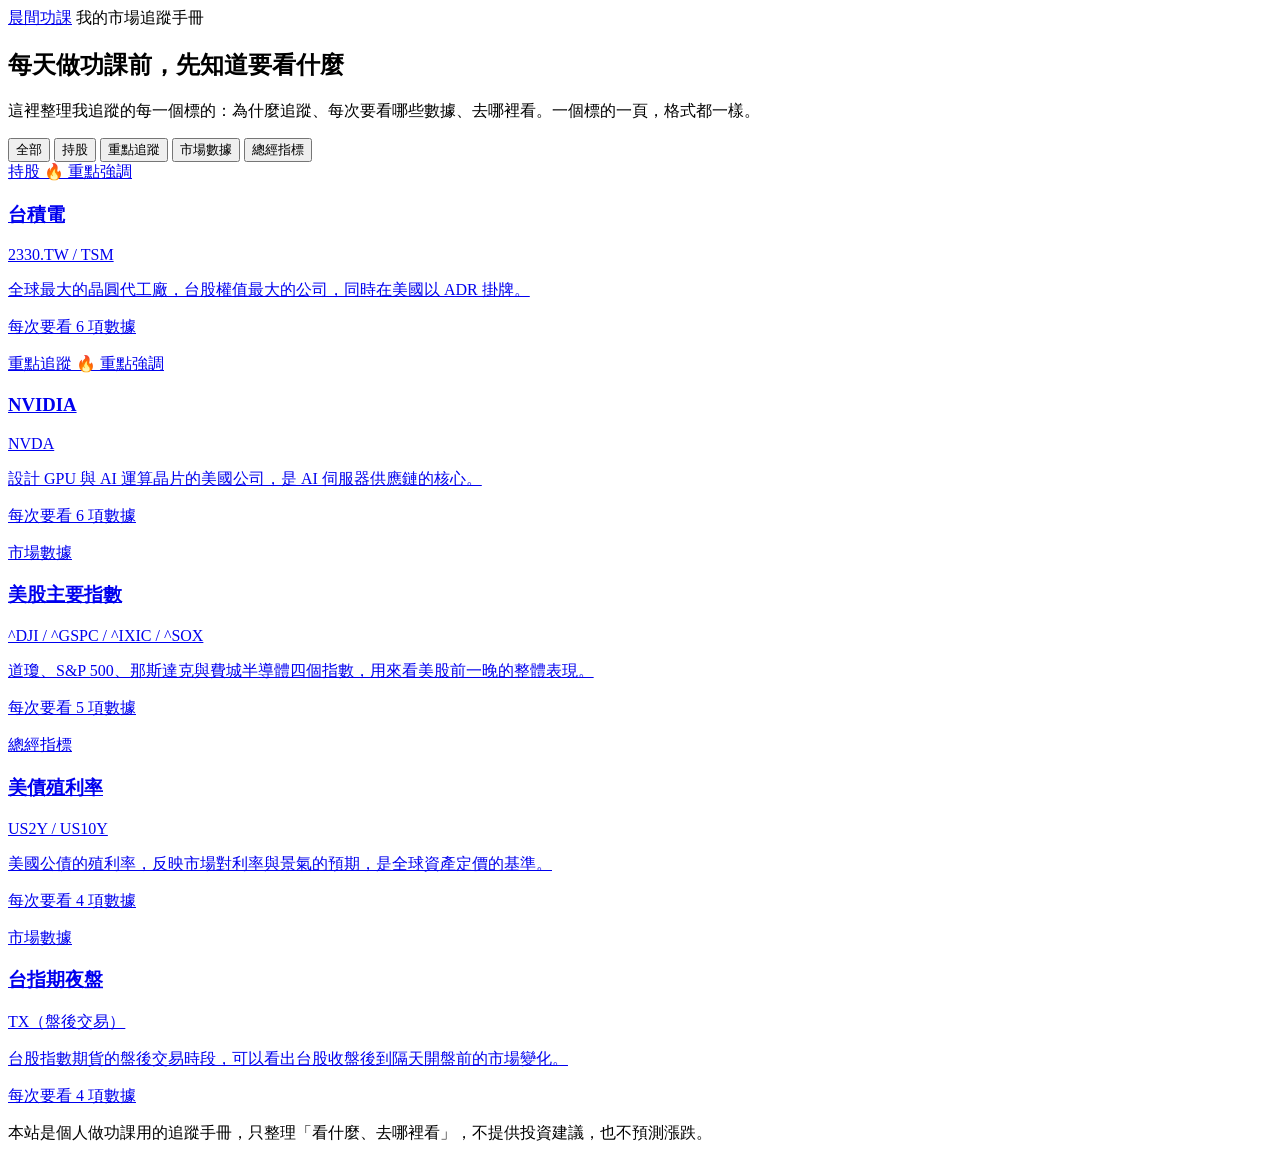
==== index.html @ 55250fb4 "Add files via upload" ====
<!DOCTYPE html>
<html lang="zh-Hant">
<head>
  <meta charset="UTF-8">
  <meta name="viewport" content="width=device-width, initial-scale=1">
  <title>晨間功課｜我的市場追蹤手冊</title>
  <link rel="stylesheet" href="assets/style.css">
</head>
<body>
  <header class="site-header">
    <a class="site-title" href="index.html">晨間功課</a>
    <span class="site-sub">我的市場追蹤手冊</span>
  </header>

  <main class="page">
    <section class="intro">
      <h1>每天做功課前，先知道要看什麼</h1>
      <p>這裡整理我追蹤的每一個標的：為什麼追蹤、每次要看哪些數據、去哪裡看。一個標的一頁，格式都一樣。</p>
    </section>

    <!-- 類別篩選：新增類別時，這裡和 AGENTS.md 的類別表要一起更新 -->
    <nav class="filters" aria-label="類別篩選">
      <button class="chip is-active" data-filter="all">全部</button>
      <button class="chip" data-filter="holding">持股</button>
      <button class="chip" data-filter="focus">重點追蹤</button>
      <button class="chip" data-filter="market">市場數據</button>
      <button class="chip" data-filter="macro">總經指標</button>
    </nav>

    <!-- 卡片區：重點強調的卡片排最前面，其餘依加入順序排列 -->
    <section class="cards" id="cards">
      <a class="card card--focus" href="targets/tsmc.html" data-category="holding">
        <div class="badges">
          <span class="badge badge--holding">持股</span>
          <span class="badge badge--focus">🔥 重點強調</span>
        </div>
        <h3>台積電</h3>
        <p class="code">2330.TW / TSM</p>
        <p class="oneliner">全球最大的晶圓代工廠，台股權值最大的公司，同時在美國以 ADR 掛牌。</p>
        <p class="meta">每次要看 6 項數據</p>
      </a>
      <a class="card card--focus" href="targets/nvidia.html" data-category="focus">
        <div class="badges">
          <span class="badge badge--focus">重點追蹤</span>
          <span class="badge badge--focus">🔥 重點強調</span>
        </div>
        <h3>NVIDIA</h3>
        <p class="code">NVDA</p>
        <p class="oneliner">設計 GPU 與 AI 運算晶片的美國公司，是 AI 伺服器供應鏈的核心。</p>
        <p class="meta">每次要看 6 項數據</p>
      </a>
      <a class="card" href="targets/us-indices.html" data-category="market">
        <div class="badges">
          <span class="badge badge--market">市場數據</span>
        </div>
        <h3>美股主要指數</h3>
        <p class="code">^DJI / ^GSPC / ^IXIC / ^SOX</p>
        <p class="oneliner">道瓊、S&amp;P 500、那斯達克與費城半導體四個指數，用來看美股前一晚的整體表現。</p>
        <p class="meta">每次要看 5 項數據</p>
      </a>
      <a class="card" href="targets/us-treasury.html" data-category="macro">
        <div class="badges">
          <span class="badge badge--macro">總經指標</span>
        </div>
        <h3>美債殖利率</h3>
        <p class="code">US2Y / US10Y</p>
        <p class="oneliner">美國公債的殖利率，反映市場對利率與景氣的預期，是全球資產定價的基準。</p>
        <p class="meta">每次要看 4 項數據</p>
      </a>
      <a class="card" href="targets/tx-night.html" data-category="market">
        <div class="badges">
          <span class="badge badge--market">市場數據</span>
        </div>
        <h3>台指期夜盤</h3>
        <p class="code">TX（盤後交易）</p>
        <p class="oneliner">台股指數期貨的盤後交易時段，可以看出台股收盤後到隔天開盤前的市場變化。</p>
        <p class="meta">每次要看 4 項數據</p>
      </a>
    </section>
  </main>

  <footer class="site-footer">
    <p>本站是個人做功課用的追蹤手冊，只整理「看什麼、去哪裡看」，不提供投資建議，也不預測漲跌。</p>
  </footer>

  <script src="assets/site.js"></script>
</body>
</html>
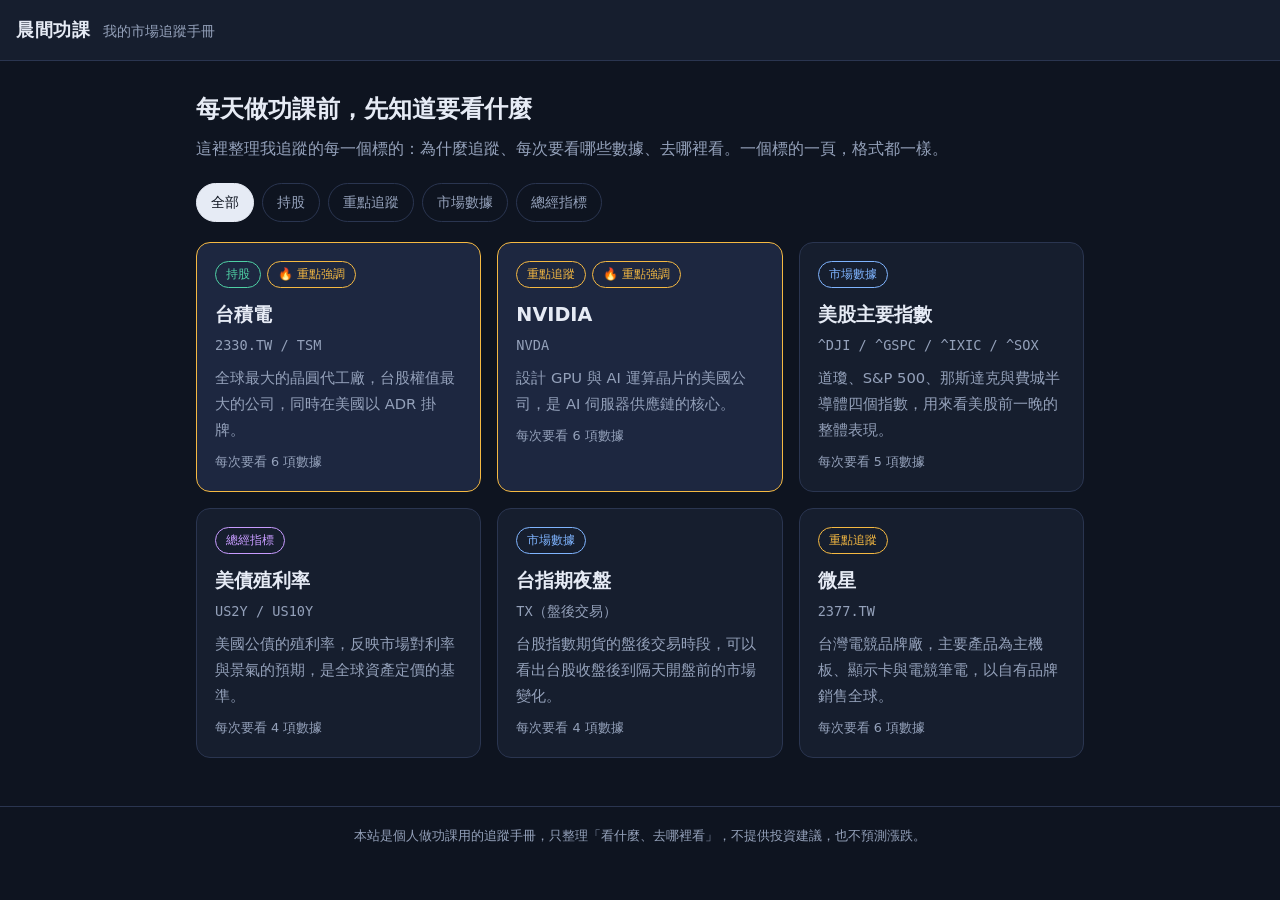
==== commit 9a798e6c: "Update index.html" ====
--- a/index.html
+++ b/index.html
@@ -1,3 +1,4 @@
+
 <!DOCTYPE html>
 <html lang="zh-Hant">
 <head>
@@ -76,6 +77,15 @@
         <p class="oneliner">台股指數期貨的盤後交易時段，可以看出台股收盤後到隔天開盤前的市場變化。</p>
         <p class="meta">每次要看 4 項數據</p>
       </a>
+      <a class="card" href="targets/msi.html" data-category="focus">
+        <div class="badges">
+          <span class="badge badge--focus">重點追蹤</span>
+        </div>
+        <h3>微星</h3>
+        <p class="code">2377.TW</p>
+        <p class="oneliner">台灣電競品牌廠，主要產品為主機板、顯示卡與電競筆電，以自有品牌銷售全球。</p>
+        <p class="meta">每次要看 6 項數據</p>
+      </a>
     </section>
   </main>
 
--- a/assets/style.css
+++ b/assets/style.css
@@ -0,0 +1,106 @@
+/* 晨間功課：全站共用樣式。顏色與間距只在 :root 定義，頁面內不可寫 inline style。 */
+:root {
+  --bg: #0e1420;
+  --surface: #161e2e;
+  --surface-2: #1d2740;
+  --border: #2a3550;
+  --text: #e6ebf5;
+  --muted: #94a1ba;
+  --link: #7fb4ff;
+  --focus: #f5b942;      /* 重點強調 */
+  --holding: #4fd1a5;    /* 持股 */
+  --market: #7fb4ff;     /* 市場數據 */
+  --macro: #c79bff;      /* 總經指標 */
+  --radius: 14px;
+  --gap: 16px;
+  --max: 920px;
+}
+
+* { box-sizing: border-box; }
+
+body {
+  margin: 0;
+  background: var(--bg);
+  color: var(--text);
+  font-family: "Noto Sans TC", "PingFang TC", "Microsoft JhengHei", system-ui, sans-serif;
+  line-height: 1.75;
+  -webkit-text-size-adjust: 100%;
+}
+
+a { color: var(--link); }
+
+.site-header {
+  display: flex;
+  align-items: baseline;
+  gap: 12px;
+  padding: 14px var(--gap);
+  border-bottom: 1px solid var(--border);
+  background: var(--surface);
+}
+.site-title { color: var(--text); font-weight: 700; font-size: 1.15rem; text-decoration: none; letter-spacing: .04em; }
+.site-sub { color: var(--muted); font-size: .85rem; }
+
+.page { max-width: var(--max); margin: 0 auto; padding: 24px var(--gap) 48px; }
+
+.intro h1 { font-size: 1.5rem; line-height: 1.4; margin: 8px 0 8px; }
+.intro p { color: var(--muted); margin: 0 0 20px; }
+
+/* 篩選 */
+.filters { display: flex; flex-wrap: wrap; gap: 8px; margin-bottom: 20px; }
+.chip {
+  font: inherit; font-size: .9rem;
+  padding: 6px 14px; min-height: 36px;
+  color: var(--muted); background: transparent;
+  border: 1px solid var(--border); border-radius: 999px; cursor: pointer;
+}
+.chip.is-active { color: var(--bg); background: var(--text); border-color: var(--text); }
+
+/* 卡片 */
+.cards { display: grid; grid-template-columns: repeat(auto-fill, minmax(260px, 1fr)); gap: var(--gap); }
+.card {
+  display: block; padding: 18px;
+  background: var(--surface); color: var(--text); text-decoration: none;
+  border: 1px solid var(--border); border-radius: var(--radius);
+}
+.card:hover { border-color: var(--link); }
+.card--focus { border-color: var(--focus); background: var(--surface-2); }
+.card h3 { margin: 10px 0 2px; font-size: 1.2rem; }
+.card .oneliner { color: var(--muted); font-size: .92rem; margin: 8px 0; }
+.card .meta { color: var(--muted); font-size: .8rem; margin: 0; }
+.card[hidden] { display: none; }
+
+.code { font-family: ui-monospace, "SF Mono", Consolas, monospace; color: var(--muted); font-size: .85rem; margin: 0; }
+
+/* 標籤 */
+.badges { display: flex; flex-wrap: wrap; gap: 6px; }
+.badge { font-size: .75rem; padding: 2px 10px; border-radius: 999px; border: 1px solid currentColor; }
+.badge--holding { color: var(--holding); }
+.badge--focus { color: var(--focus); }
+.badge--market { color: var(--market); }
+.badge--macro { color: var(--macro); }
+
+/* 標的頁 */
+.back { display: inline-block; margin-bottom: 16px; font-size: .9rem; text-decoration: none; }
+.hero { padding-bottom: 8px; }
+.hero h1 { font-size: 1.8rem; margin: 12px 0 2px; line-height: 1.3; }
+.hero .oneliner { font-size: 1.02rem; margin: 12px 0 0; }
+
+.block {
+  margin-top: 20px; padding: 18px;
+  background: var(--surface); border: 1px solid var(--border); border-radius: var(--radius);
+}
+.block h2 { font-size: 1.08rem; margin: 0 0 10px; }
+.block ul { margin: 0; padding-left: 1.2em; }
+.block li { margin: 4px 0; }
+
+.table-wrap { overflow-x: auto; }
+table { width: 100%; border-collapse: collapse; font-size: .92rem; min-width: 520px; }
+th, td { text-align: left; padding: 8px 10px; border-bottom: 1px solid var(--border); vertical-align: top; }
+th { color: var(--muted); font-weight: 500; white-space: nowrap; }
+td:first-child { white-space: nowrap; font-weight: 500; }
+
+.links { list-style: none; padding-left: 0 !important; }
+.tag { font-size: .72rem; color: var(--muted); border: 1px solid var(--border); border-radius: 6px; padding: 1px 6px; margin-left: 4px; }
+
+.site-footer { border-top: 1px solid var(--border); padding: 18px var(--gap) 32px; text-align: center; }
+.site-footer p { max-width: var(--max); margin: 0 auto; color: var(--muted); font-size: .8rem; }
